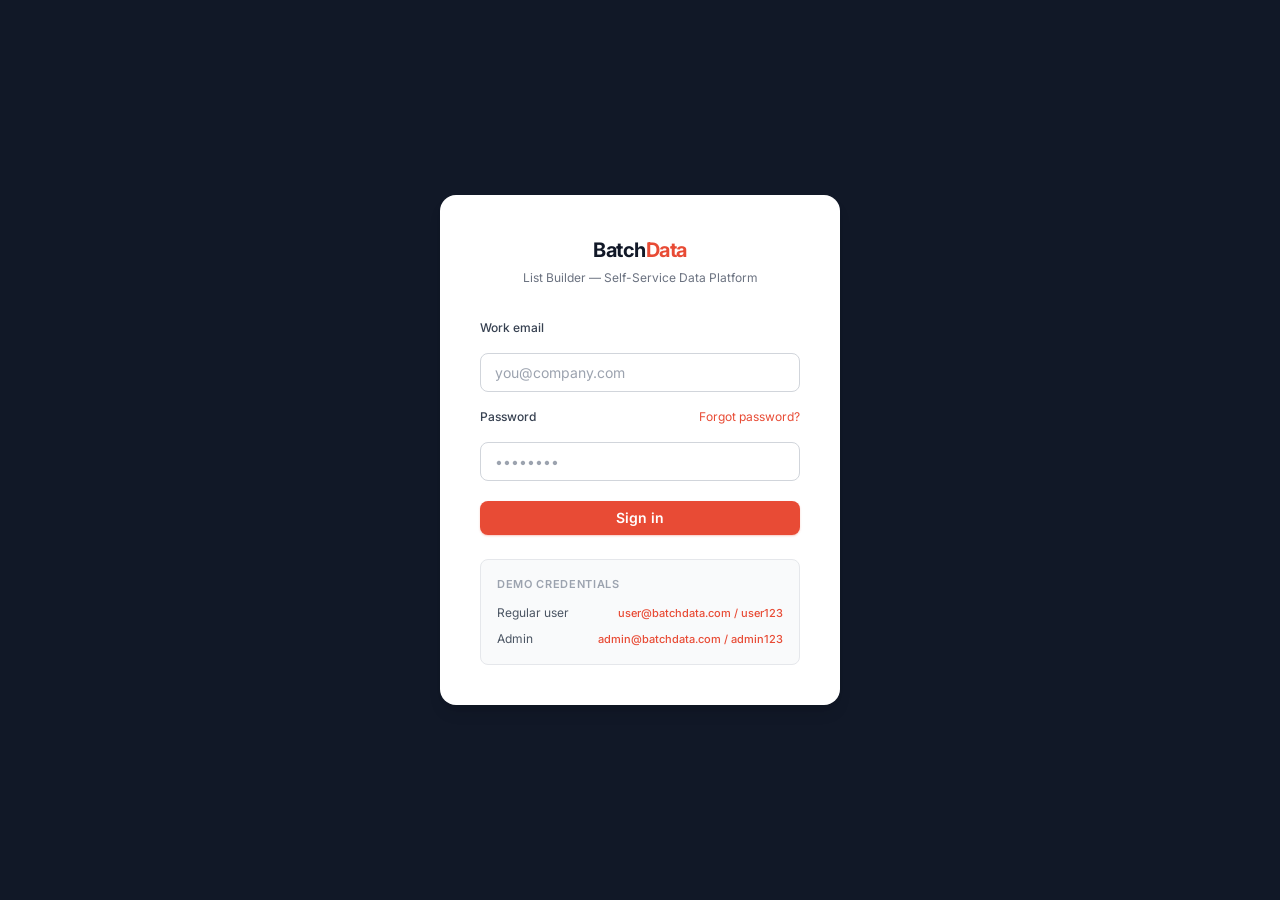
==== index.html @ 31fbce72 "Initial commit — BatchData List Builder prototype" ====
<!DOCTYPE html>
<html lang="en">
<head>
  <meta charset="UTF-8" />
  <meta name="viewport" content="width=device-width, initial-scale=1.0" />
  <title>BatchData List Builder — Step 1</title>
  <link href="https://fonts.googleapis.com/css2?family=Inter:wght@400;500;600&display=swap" rel="stylesheet" />
  <link rel="stylesheet" href="css/styles.css?v=2" />
  <script src="js/auth.js"></script>
</head>
<body>

<div class="app">

  <div class="job-status-banner"></div>

  <!-- Header -->
  <header class="app-header">
    <div class="app-header__inner">
      <!-- Stepper — DS 22 -->
      <nav class="stepper" aria-label="Progress">
        <div class="stepper-step stepper-step--active" aria-current="step">
          <span class="stepper-number">1</span>
          <span class="stepper-label">Define Your Pull</span>
        </div>
        <div class="stepper-connector" aria-hidden="true"></div>
        <div class="stepper-step stepper-step--inactive">
          <span class="stepper-number">2</span>
          <span class="stepper-label">Review &amp; Download</span>
        </div>
      </nav>

      <!-- Close overlay -->
      <a href="orders.html" class="overlay-close" aria-label="Close and return to My Lists">
        <svg width="16" height="16" viewBox="0 0 16 16" fill="none" aria-hidden="true">
          <path d="M4 4l8 8M12 4l-8 8" stroke="currentColor" stroke-width="1.75" stroke-linecap="round"/>
        </svg>
      </a>
    </div>
  </header>

  <!-- Main -->
  <main class="app-main">

    <!-- QuickList Templates — DS 23 -->
    <section class="quicklist-templates">
      <div class="section-header">
        <h2>QuickList Templates</h2>
        <p>Start with a pre-configured template</p>
      </div>

      <div class="template-card-grid">

        <button class="template-card" data-template="active-listings" type="button">
          <span class="template-card__check" aria-hidden="true">
            <svg width="12" height="12" viewBox="0 0 12 12" fill="none"><path d="M2 6.5l2.5 2.5L10 3.5" stroke="#fff" stroke-width="1.75" stroke-linecap="round" stroke-linejoin="round"/></svg>
          </span>
          <span class="template-card__title">Active Listings</span>
          <span class="template-card__desc">Properties currently on the market</span>
          <span class="template-card__meta">~3,284 records</span>
        </button>

        <button class="template-card" data-template="failed-listings" type="button">
          <span class="template-card__check" aria-hidden="true">
            <svg width="12" height="12" viewBox="0 0 12 12" fill="none"><path d="M2 6.5l2.5 2.5L10 3.5" stroke="#fff" stroke-width="1.75" stroke-linecap="round" stroke-linejoin="round"/></svg>
          </span>
          <span class="template-card__title">Failed Listings</span>
          <span class="template-card__desc">Properties that expired or were withdrawn</span>
          <span class="template-card__meta">~892 records</span>
        </button>

        <button class="template-card" data-template="absentee-owners" type="button">
          <span class="template-card__check" aria-hidden="true">
            <svg width="12" height="12" viewBox="0 0 12 12" fill="none"><path d="M2 6.5l2.5 2.5L10 3.5" stroke="#fff" stroke-width="1.75" stroke-linecap="round" stroke-linejoin="round"/></svg>
          </span>
          <span class="template-card__title">Absentee Owners</span>
          <span class="template-card__desc">Owners who don't live at the property</span>
          <span class="template-card__meta">~7,651 records</span>
        </button>

        <button class="template-card" data-template="high-equity" type="button">
          <span class="template-card__check" aria-hidden="true">
            <svg width="12" height="12" viewBox="0 0 12 12" fill="none"><path d="M2 6.5l2.5 2.5L10 3.5" stroke="#fff" stroke-width="1.75" stroke-linecap="round" stroke-linejoin="round"/></svg>
          </span>
          <span class="template-card__title">High Equity</span>
          <span class="template-card__desc">Properties with significant equity</span>
          <span class="template-card__meta">~2,134 records</span>
        </button>

      </div>
    </section>

    <!-- Filter Panel — DS 24 -->
    <section class="filter-panel">
      <div class="filter-panel__header">
        <h3>Custom Filters</h3>
        <p>Refine your list criteria</p>
      </div>

      <div class="filter-panel__body">

        <!-- Location -->
        <div class="filter-group">
          <span class="filter-label">Location</span>
          <div class="input-wrap">
            <svg class="input-icon-left" viewBox="0 0 20 20" fill="none" aria-hidden="true">
              <circle cx="9" cy="9" r="6" stroke="currentColor" stroke-width="1.5"/>
              <path d="M13.5 13.5L17 17" stroke="currentColor" stroke-width="1.5" stroke-linecap="round"/>
            </svg>
            <input
              type="text"
              class="input input-filled input-lg input-with-icon-left"
              placeholder="Enter zip code, county, state, or address..."
              autocomplete="off"
            />
          </div>
        </div>

        <!-- Property Type + Bedrooms -->
        <div class="filter-row">

          <div class="filter-group">
            <span class="filter-label">Property Type</span>
            <div class="checkbox-group">
              <label class="checkbox-item">
                <input type="checkbox" name="property-type" value="single-family" />
                Single Family
              </label>
              <label class="checkbox-item">
                <input type="checkbox" name="property-type" value="multi-family" />
                Multi-Family
              </label>
              <label class="checkbox-item">
                <input type="checkbox" name="property-type" value="condo-townhouse" />
                Condo/Townhouse
              </label>
            </div>
          </div>

          <div class="filter-group">
            <span class="filter-label">Bedrooms</span>
            <select class="input select input-filled placeholder" name="bedrooms">
              <option value="any">Any</option>
              <option value="1">1+</option>
              <option value="2">2+</option>
              <option value="3">3+</option>
              <option value="4">4+</option>
              <option value="5">5+</option>
            </select>
          </div>

        </div>

        <!-- Price Range + Minimum Equity — DS 25 -->
        <div class="filter-row">

          <div class="filter-group">
            <span class="filter-label" id="rangeLabel">Price Range: $100,000 – $500,000</span>
            <div class="range-dual">
              <div class="range-dual__track"></div>
              <div class="range-dual__fill" id="rangeFill"></div>
              <input type="range" class="range-dual__input" id="rangeMin" min="0" max="1000000" value="100000" step="10000" />
              <input type="range" class="range-dual__input" id="rangeMax" min="0" max="1000000" value="500000" step="10000" />
            </div>
          </div>

          <div class="filter-group">
            <span class="filter-label">Minimum Equity</span>
            <select class="input select input-filled placeholder" name="min-equity">
              <option value="">Select minimum</option>
              <option value="10">10%+</option>
              <option value="20">20%+</option>
              <option value="30">30%+</option>
              <option value="40">40%+</option>
              <option value="50">50%+</option>
            </select>
          </div>

        </div>

        <!-- Ownership -->
        <div class="filter-group">
          <span class="filter-label">Ownership</span>
          <div class="checkbox-group inline">
            <label class="checkbox-item">
              <input type="checkbox" name="ownership" value="owner-occupied" />
              Owner Occupied
            </label>
            <label class="checkbox-item">
              <input type="checkbox" name="ownership" value="investor-owned" />
              Investor Owned
            </label>
          </div>
        </div>

      </div>
    </section>

  </main>

  <!-- Action Bar — DS 26 -->
  <footer class="action-bar">
    <div class="action-bar__inner">
      <p class="action-bar__hint" id="bottomHint">Select location, template, or filters to get started</p>
      <button
        class="btn btn-primary btn-md"
        id="estimateBtn"
        type="button"
        disabled
        onclick="startEstimate()"
      >
        <svg id="estimateIcon" width="16" height="16" viewBox="0 0 16 16" fill="none" aria-hidden="true">
          <rect x="2" y="2" width="12" height="12" rx="2" stroke="white" stroke-width="1.5"/>
          <path d="M5 6h6M5 9h4" stroke="white" stroke-width="1.5" stroke-linecap="round"/>
        </svg>
        <svg id="estimateSpinner" width="16" height="16" viewBox="0 0 16 16" fill="none" aria-hidden="true" style="display:none; animation:spin 0.7s linear infinite;">
          <circle cx="8" cy="8" r="6" stroke="rgba(255,255,255,0.3)" stroke-width="2"/>
          <path d="M8 2a6 6 0 0 1 6 6" stroke="white" stroke-width="2" stroke-linecap="round"/>
        </svg>
        <span id="estimateLabel">Estimate Pull</span>
      </button>
    </div>
  </footer>

</div>

<style>
@keyframes spin { to { transform: rotate(360deg); } }
</style>
<script src="js/app.js"></script>
<script>
initPage();
function startEstimate() {
  const btn = document.getElementById('estimateBtn');
  btn.disabled = true;
  document.getElementById('estimateIcon').style.display    = 'none';
  document.getElementById('estimateSpinner').style.display = '';
  document.getElementById('estimateLabel').textContent     = 'Estimating…';
  setTimeout(() => { window.location.href = 'step2.html'; }, 1400);
}
</script>
</body>
</html>
---- css/styles.css ----
/* =============================================
   DESIGN TOKENS — from design-system.html
   ============================================= */
:root {
  /* Brand */
  --color-primary-50:  #FFF3F1;
  --color-primary-100: #FFE4DF;
  --color-primary-200: #FFCCC4;
  --color-primary-400: #FF7460;
  --color-primary-500: #E84B35;
  --color-primary-600: #D43B25;
  --color-primary-700: #B32D19;

  /* Neutral */
  --color-neutral-0:   #FFFFFF;
  --color-neutral-50:  #F9FAFB;
  --color-neutral-100: #F3F4F6;
  --color-neutral-200: #E5E7EB;
  --color-neutral-300: #D1D5DB;
  --color-neutral-400: #9CA3AF;
  --color-neutral-500: #6B7280;
  --color-neutral-600: #4B5563;
  --color-neutral-700: #374151;
  --color-neutral-800: #1F2937;
  --color-neutral-900: #111827;

  /* Info / Blue */
  --color-info-50:  #EFF6FF;
  --color-info-200: #BFDBFE;
  --color-info-300: #93C5FD;
  --color-info-500: #3B82F6;
  --color-info-700: #1D4ED8;

  /* Semantic */
  --color-success-50:  #ECFDF5;
  --color-success-500: #10B981;
  --color-success-700: #047857;
  --color-error-50:    #FEF2F2;
  --color-error-500:   #EF4444;
  --color-warning-50:  #FFFBEB;
  --color-warning-500: #F59E0B;

  /* Typography */
  --font-family: 'Inter', -apple-system, BlinkMacSystemFont, sans-serif;
  --font-size-xs:   11px;
  --font-size-sm:   12px;
  --font-size-base: 14px;
  --font-size-md:   15px;
  --font-size-lg:   16px;
  --font-size-xl:   18px;
  --font-size-2xl:  20px;
  --font-size-3xl:  24px;
  --font-size-4xl:  30px;

  --font-weight-regular:  400;
  --font-weight-medium:   500;
  --font-weight-semibold: 600;
  --font-weight-bold:     700;

  --line-height-tight:  1.2;
  --line-height-snug:   1.375;
  --line-height-normal: 1.5;
  --letter-spacing-tight: -0.025em;

  /* Spacing */
  --space-1:  4px;  --space-2:  8px;  --space-3:  12px;
  --space-4:  16px; --space-5:  20px; --space-6:  24px;
  --space-8:  32px; --space-10: 40px; --space-12: 48px;

  /* Radius */
  --radius-md:   6px;
  --radius-lg:   8px;
  --radius-xl:   12px;
  --radius-2xl:  16px;
  --radius-full: 9999px;

  /* Shadows */
  --shadow-xs: 0 1px 2px rgba(0,0,0,0.05);
  --shadow-sm: 0 1px 3px rgba(0,0,0,0.1), 0 1px 2px rgba(0,0,0,0.06);
  --shadow-md: 0 4px 6px -1px rgba(0,0,0,0.1), 0 2px 4px -1px rgba(0,0,0,0.06);
  --shadow-lg: 0 10px 15px -3px rgba(0,0,0,0.1), 0 4px 6px -2px rgba(0,0,0,0.05);

  --transition-base: 150ms ease;
  --z-sticky: 300;
}

/* =============================================
   RESET & BASE
   ============================================= */
*, *::before, *::after { box-sizing: border-box; margin: 0; padding: 0; }
html { scroll-behavior: smooth; }
body {
  font-family: var(--font-family);
  font-size: var(--font-size-base);
  line-height: var(--line-height-normal);
  color: var(--color-neutral-800);
  background: var(--color-neutral-50);
  min-height: 100vh;
}
button { font-family: inherit; cursor: pointer; }
a { text-decoration: none; }
svg { display: block; flex-shrink: 0; }

/* =============================================
   DS BUTTONS (from design-system section 05)
   ============================================= */
.btn {
  display: inline-flex; align-items: center; justify-content: center;
  gap: var(--space-2); font-family: var(--font-family);
  font-weight: var(--font-weight-semibold);
  border: none; cursor: pointer;
  transition: all var(--transition-base);
  white-space: nowrap; text-decoration: none; line-height: 1;
}
.btn:focus-visible { outline: 2px solid var(--color-primary-500); outline-offset: 2px; }

.btn-sm  { font-size: var(--font-size-sm);  padding: 7px 14px;  border-radius: var(--radius-md); }
.btn-md  { font-size: var(--font-size-base); padding: 10px 20px; border-radius: var(--radius-lg); }
.btn-lg  { font-size: var(--font-size-md);  padding: 13px 26px; border-radius: var(--radius-lg); }

/* Primary — orange/red */
.btn-primary {
  background: var(--color-primary-500); color: white;
  box-shadow: 0 1px 2px rgba(232,75,53,0.3);
}
.btn-primary:hover {
  background: var(--color-primary-600);
  box-shadow: 0 4px 8px rgba(232,75,53,0.3);
  transform: translateY(-1px);
}
.btn-primary:active { background: var(--color-primary-700); transform: none; }
.btn-primary:disabled { opacity: 0.45; cursor: not-allowed; pointer-events: none; transform: none; }

/* Secondary — dark */
.btn-secondary {
  background: var(--color-neutral-900); color: white;
  box-shadow: var(--shadow-xs);
}
.btn-secondary:hover { background: var(--color-neutral-700); transform: translateY(-1px); }

/* Outline */
.btn-outline {
  background: transparent; color: var(--color-neutral-700);
  border: 1.5px solid var(--color-neutral-300);
}
.btn-outline:hover { border-color: var(--color-neutral-400); background: var(--color-neutral-50); }

/* Ghost */
.btn-ghost { background: transparent; color: var(--color-neutral-700); }
.btn-ghost:hover { background: var(--color-neutral-100); }

/* =============================================
   DS FORM CONTROLS (from design-system section 06)
   ============================================= */
.form-label {
  display: block; font-size: var(--font-size-sm);
  font-weight: var(--font-weight-medium); color: var(--color-neutral-700);
  margin-bottom: var(--space-2);
}

.input-wrap { position: relative; }
.input-icon-left {
  position: absolute; left: 12px; top: 50%; transform: translateY(-50%);
  color: var(--color-neutral-400); pointer-events: none;
  width: 20px; height: 20px;
}

.input {
  width: 100%; font-family: var(--font-family);
  font-size: var(--font-size-base); color: var(--color-neutral-900);
  background: white; border: 1.5px solid var(--color-neutral-300);
  border-radius: var(--radius-lg); padding: 10px 14px;
  outline: none;
  transition: border-color var(--transition-base), box-shadow var(--transition-base);
}
.input::placeholder { color: var(--color-neutral-400); }
.input:hover  { border-color: var(--color-neutral-400); }
.input:focus  {
  border-color: var(--color-primary-500);
  box-shadow: 0 0 0 3px rgba(232,75,53,0.12);
}
.input:disabled { background: var(--color-neutral-100); color: var(--color-neutral-400); cursor: not-allowed; }

.input-with-icon-left { padding-left: 40px; }

/* Tall variant for location search */
.input-location { height: 48px; }

/* Select */
.select {
  appearance: none; -webkit-appearance: none;
  background-image: url("data:image/svg+xml,%3Csvg width='16' height='16' viewBox='0 0 16 16' fill='none' xmlns='http://www.w3.org/2000/svg'%3E%3Cpath d='M4 6l4 4 4-4' stroke='%239CA3AF' stroke-width='1.5' stroke-linecap='round' stroke-linejoin='round'/%3E%3C/svg%3E");
  background-repeat: no-repeat; background-position: right 12px center;
  padding-right: 36px; cursor: pointer;
}
.select.placeholder { color: var(--color-neutral-400); }

/* Checkboxes */
.checkbox-group { display: flex; flex-direction: column; gap: var(--space-3); }
.checkbox-group.inline { flex-direction: row; gap: var(--space-6); }

.checkbox-item {
  display: flex; align-items: center; gap: var(--space-3);
  cursor: pointer; font-size: var(--font-size-sm);
  color: var(--color-neutral-700);
}
.checkbox-item input[type="checkbox"] {
  width: 18px; height: 18px; margin-top: 0; flex-shrink: 0;
  accent-color: var(--color-primary-500); cursor: pointer;
  border-radius: var(--radius-md);
}

/* =============================================
   DS CARDS (from design-system section 07)
   ============================================= */
.card {
  background: white; border: 1px solid var(--color-neutral-200);
  border-radius: var(--radius-xl); box-shadow: var(--shadow-xs);
  overflow: hidden;
  transition: box-shadow var(--transition-base), transform var(--transition-base);
}
.card-header { padding: var(--space-5) var(--space-6); border-bottom: 1px solid var(--color-neutral-100); }
.card-body   { padding: var(--space-6); }

/* =============================================
   APP SHELL
   ============================================= */
.app {
  width: 100%;
  min-height: 100vh;
  display: flex;
  flex-direction: column;
  background: var(--color-neutral-50);
}

.job-status-banner {
  height: 1px;
  background: var(--color-neutral-900);
  border-bottom: 1px solid var(--color-neutral-800);
  flex-shrink: 0;
}

/* =============================================
   APP HEADER
   ============================================= */
.app-header {
  background: white;
  border-bottom: 1px solid var(--color-neutral-200);
  height: 64px;
  width: 100%;
  flex-shrink: 0;
  box-shadow: var(--shadow-xs);
}

.app-header__inner {
  max-width: 1099px;
  margin: 0 auto;
  padding: 0 var(--space-6);
  height: 100%;
  display: flex;
  align-items: center;
  justify-content: space-between;
}

.header-title h1 {
  font-size: var(--font-size-3xl);
  font-weight: var(--font-weight-bold);
  color: var(--color-neutral-900);
  line-height: var(--line-height-tight);
  letter-spacing: var(--letter-spacing-tight);
}

.header-title p {
  font-size: var(--font-size-base);
  color: var(--color-neutral-500);
  margin-top: var(--space-1);
}

/* =============================================
   STEPPER (DS 22)
   ============================================= */
.stepper {
  display: flex; align-items: center; gap: var(--space-3);
}

.stepper-step {
  display: flex; align-items: center; gap: var(--space-2);
  padding: var(--space-2) var(--space-4);
  border-radius: var(--radius-xl); height: 40px;
}

.stepper-step--active   { background: var(--color-primary-50); }
.stepper-step--inactive { background: var(--color-neutral-100); }

.stepper-number {
  width: 24px; height: 24px; border-radius: var(--radius-full);
  display: flex; align-items: center; justify-content: center;
  font-size: var(--font-size-base); font-weight: var(--font-weight-semibold);
  flex-shrink: 0; line-height: 1;
}

.stepper-step--active   .stepper-number { background: var(--color-primary-500); color: white; }
.stepper-step--inactive .stepper-number { background: var(--color-neutral-300); color: var(--color-neutral-600); }

.stepper-label { font-size: var(--font-size-base); font-weight: var(--font-weight-medium); white-space: nowrap; }
.stepper-step--active   .stepper-label { color: var(--color-primary-600); }
.stepper-step--inactive .stepper-label { color: var(--color-neutral-500); }

.stepper-connector { width: 32px; height: 2px; background: var(--color-neutral-300); flex-shrink: 0; }

/* =============================================
   MAIN CONTENT
   ============================================= */
.app-main {
  flex: 1;
  max-width: 1099px;
  width: 100%;
  margin: 0 auto;
  padding: var(--space-6) var(--space-6) 96px;
  display: flex;
  flex-direction: column;
  gap: var(--space-6);
}

/* =============================================
   SECTION HEADER
   ============================================= */
.section-header { margin-bottom: var(--space-4); }

.section-header h2 {
  font-size: var(--font-size-xl);
  font-weight: var(--font-weight-semibold);
  color: var(--color-neutral-900);
}

.section-header p {
  font-size: var(--font-size-sm);
  color: var(--color-neutral-500);
  margin-top: var(--space-1);
}

/* =============================================
   TEMPLATE CARDS (DS 23)
   ============================================= */
.quicklist-templates { display: flex; flex-direction: column; gap: var(--space-4); }

.template-card-grid {
  display: grid;
  grid-template-columns: repeat(4, 1fr);
  gap: var(--space-4);
}

.template-card {
  background: white;
  border: 2px solid var(--color-neutral-200);
  border-radius: var(--radius-xl);
  padding: var(--space-4);
  text-align: left; cursor: pointer;
  display: flex; flex-direction: column; gap: var(--space-2);
  position: relative;
  box-shadow: var(--shadow-xs);
  transition: border-color var(--transition-base), box-shadow var(--transition-base), transform var(--transition-base);
}

.template-card:hover {
  border-color: var(--color-primary-400);
  box-shadow: var(--shadow-md);
  transform: translateY(-2px);
}

.template-card--selected {
  background: var(--color-primary-50);
  border-color: var(--color-primary-500);
  box-shadow: 0 0 0 3px rgba(232,75,53,0.1), var(--shadow-sm);
}

.template-card__title {
  display: block;
  font-size: var(--font-size-xl);
  font-weight: var(--font-weight-semibold);
  color: var(--color-neutral-900);
  line-height: var(--line-height-snug);
}

.template-card--selected .template-card__title { color: var(--color-primary-700); }

.template-card__desc {
  display: block;
  font-size: var(--font-size-sm);
  color: var(--color-neutral-500);
  line-height: var(--line-height-normal);
}

.template-card--selected .template-card__desc { color: var(--color-primary-600); }

.template-card__meta {
  display: block;
  font-size: var(--font-size-sm);
  font-weight: var(--font-weight-medium);
  color: var(--color-neutral-400);
  margin-top: auto;
  padding-top: var(--space-2);
}

.template-card--selected .template-card__meta { color: var(--color-primary-500); }

.template-card__check {
  display: none;
  position: absolute; top: var(--space-3); right: var(--space-3);
  width: 20px; height: 20px;
  background: var(--color-primary-500);
  border-radius: var(--radius-full);
  align-items: center; justify-content: center;
}

.template-card--selected .template-card__check { display: flex; }

/* =============================================
   FILTER PANEL (DS 24)
   ============================================= */
.filter-panel {
  background: white;
  border: 1px solid var(--color-neutral-200);
  border-radius: var(--radius-xl);
  box-shadow: var(--shadow-xs);
  overflow: hidden;
}

.filter-panel__header {
  padding: var(--space-4) var(--space-5);
  border-bottom: 1px solid var(--color-neutral-100);
  background: var(--color-neutral-50);
}

.filter-panel__header h3 {
  font-size: var(--font-size-base);
  font-weight: var(--font-weight-semibold);
  color: var(--color-neutral-800);
}

.filter-panel__header p {
  font-size: var(--font-size-sm);
  color: var(--color-neutral-500);
  margin-top: 2px;
}

.filter-panel__body {
  padding: var(--space-5);
  display: flex;
  flex-direction: column;
  gap: var(--space-6);
}

.filter-group { display: flex; flex-direction: column; gap: var(--space-2); }

.filter-label {
  font-size: var(--font-size-sm);
  font-weight: var(--font-weight-medium);
  color: var(--color-neutral-700);
}

.filter-row {
  display: grid;
  grid-template-columns: 1fr 1fr;
  gap: var(--space-5);
}

/* =============================================
   DUAL RANGE SLIDER (DS 25)
   ============================================= */
.range-dual {
  position: relative; height: 8px; margin-top: var(--space-2);
}

.range-dual__track {
  position: absolute; top: 0; left: 0; right: 0;
  height: 8px; background: var(--color-neutral-200);
  border-radius: var(--radius-full); pointer-events: none;
}

.range-dual__fill {
  position: absolute; top: 0; height: 8px;
  background: var(--color-primary-500);
  border-radius: var(--radius-full); pointer-events: none;
}

.range-dual__input {
  position: absolute; top: -4px; left: 0;
  width: 100%; height: 16px;
  background: transparent; appearance: none; -webkit-appearance: none;
  pointer-events: none; margin: 0;
}

.range-dual__input::-webkit-slider-thumb {
  appearance: none; -webkit-appearance: none;
  width: 16px; height: 16px; border-radius: var(--radius-full);
  background: white; border: 2px solid var(--color-primary-500);
  box-shadow: var(--shadow-sm); cursor: pointer; pointer-events: all;
  transition: transform var(--transition-base);
}

.range-dual__input::-webkit-slider-thumb:hover { transform: scale(1.15); }

.range-dual__input::-moz-range-thumb {
  width: 16px; height: 16px; border-radius: var(--radius-full);
  background: white; border: 2px solid var(--color-primary-500);
  box-shadow: var(--shadow-sm); cursor: pointer; pointer-events: all;
}

/* =============================================
   ACTION BAR (DS 26)
   ============================================= */
.action-bar {
  position: sticky; bottom: 0;
  background: white;
  border-top: 1px solid var(--color-neutral-200);
  height: 73px;
  width: 100%;
  box-shadow: 0 -4px 12px rgba(0,0,0,0.06), 0 -1px 4px rgba(0,0,0,0.04);
  z-index: var(--z-sticky);
  flex-shrink: 0;
}

.action-bar__inner {
  max-width: 1099px;
  margin: 0 auto;
  padding: 0 var(--space-6);
  height: 100%;
  display: flex;
  align-items: center;
  justify-content: space-between;
}

.action-bar__hint {
  font-size: var(--font-size-sm);
  color: var(--color-neutral-400);
}

.action-bar__hint--ready { color: var(--color-neutral-600); }

/* =============================================
   STEP 2 MAIN
   ============================================= */
.step2-main {
  flex: 1;
  max-width: 1099px;
  width: 100%;
  margin: 0 auto;
  padding: var(--space-6);
  display: flex;
  flex-direction: column;
  gap: var(--space-6);
}

.sub-header {
  display: flex; align-items: center; justify-content: space-between; min-height: 48px;
}

.sub-header-left { display: flex; align-items: center; gap: var(--space-4); }

.sub-header-title h2 {
  font-size: var(--font-size-2xl);
  font-weight: var(--font-weight-bold);
  color: var(--color-neutral-900);
  letter-spacing: var(--letter-spacing-tight);
}

.sub-header-title p {
  font-size: var(--font-size-sm);
  color: var(--color-neutral-500);
  margin-top: 2px;
}

/* =============================================
   COUNT BAR (DS 27)
   ============================================= */
.count-bar {
  background: var(--color-primary-50);
  border: 1px solid var(--color-primary-200);
  border-radius: var(--radius-xl);
  padding: var(--space-4) var(--space-6);
  display: flex; align-items: center; justify-content: space-between;
  min-height: 74px;
}

.count-bar__stats { display: flex; align-items: center; gap: var(--space-6); }

.count-bar__stat {
  display: flex; align-items: center; gap: var(--space-2);
  font-size: var(--font-size-base);
}

.count-bar__stat svg { color: var(--color-primary-500); width: 20px; height: 20px; flex-shrink: 0; }
.count-bar__stat strong { font-weight: var(--font-weight-bold); color: var(--color-neutral-900); }
.count-bar__stat span  { color: var(--color-neutral-700); }

.count-bar__divider { width: 1px; height: 16px; background: var(--color-primary-200); flex-shrink: 0; }

/* =============================================
   DATA PREVIEW (DS 28)
   ============================================= */
.data-preview {
  background: white;
  border: 1px solid var(--color-neutral-200);
  border-radius: var(--radius-xl);
  box-shadow: var(--shadow-xs);
  overflow: hidden;
  position: relative;
}

.data-preview__header {
  border-bottom: 1px solid var(--color-neutral-100);
  padding: var(--space-5) var(--space-6);
  display: flex; align-items: center; justify-content: space-between;
  background: white;
}

.data-preview__title h3 {
  font-size: var(--font-size-lg);
  font-weight: var(--font-weight-semibold);
  color: var(--color-neutral-900);
}

.data-preview__title p {
  font-size: var(--font-size-sm);
  color: var(--color-neutral-500);
  margin-top: 2px;
}

.data-preview__count {
  display: flex; align-items: center; gap: var(--space-2);
  font-size: var(--font-size-sm);
  color: var(--color-neutral-500);
}

.data-preview__count svg { width: 14px; height: 14px; }

/* DS Table (from design-system section 14) */
.results-table-wrapper { position: relative; overflow: hidden; }

.results-table { width: 100%; border-collapse: collapse; background: white; }

.results-table thead { background: var(--color-neutral-50); }

.results-table th {
  padding: var(--space-3) var(--space-5);
  font-size: var(--font-size-xs);
  font-weight: var(--font-weight-semibold);
  color: var(--color-neutral-500);
  letter-spacing: 0.04em;
  text-transform: uppercase;
  text-align: left;
  border-bottom: 1px solid var(--color-neutral-200);
  white-space: nowrap;
}

.results-table td {
  padding: var(--space-4) var(--space-5);
  font-size: var(--font-size-sm);
  color: var(--color-neutral-700);
  border-bottom: 1px solid var(--color-neutral-100);
  vertical-align: middle;
  white-space: nowrap;
}

.results-table tbody tr { transition: background var(--transition-base); }
.results-table tbody tr:hover { background: var(--color-neutral-50); }
.results-table tbody tr:last-child td { border-bottom: none; }

.results-table td.col-address {
  font-weight: var(--font-weight-medium);
  color: var(--color-neutral-900);
}

.results-table tr.row-blurred td {
  filter: blur(5px);
  user-select: none;
  pointer-events: none;
}

/* Paywall overlay */
.paywall-overlay {
  position: absolute; bottom: 0; left: 0; right: 0; height: 300px;
  background: linear-gradient(to bottom, rgba(255,255,255,0) 0%, rgba(255,255,255,0.88) 35%, white 65%);
  display: flex; align-items: center; justify-content: center;
  padding-top: var(--space-10);
}

.paywall-modal {
  background: white;
  border: 2px solid var(--color-primary-500);
  border-radius: var(--radius-xl);
  box-shadow: var(--shadow-lg), 0 0 0 4px rgba(232,75,53,0.08);
  width: 448px; padding: var(--space-6);
  display: flex; flex-direction: column; align-items: center; text-align: center;
}

.paywall-modal__icon { color: var(--color-primary-500); margin-bottom: var(--space-3); }

.paywall-modal h4 {
  font-size: var(--font-size-xl);
  font-weight: var(--font-weight-bold);
  color: var(--color-neutral-900);
  letter-spacing: var(--letter-spacing-tight);
  margin-bottom: var(--space-2);
}

.paywall-modal p {
  font-size: var(--font-size-sm);
  color: var(--color-neutral-500);
  max-width: 360px;
  margin-bottom: var(--space-6);
  line-height: var(--line-height-normal);
}

/* =============================================
   TOP NAVIGATION
   ============================================= */
.top-nav {
  height: 56px;
  width: 100%;
  background: var(--color-neutral-900);
  flex-shrink: 0;
}

.top-nav__inner {
  max-width: 1099px;
  margin: 0 auto;
  padding: 0 var(--space-6);
  height: 100%;
  display: flex;
  align-items: center;
  justify-content: space-between;
}

.top-nav__left { display: flex; align-items: center; gap: var(--space-8); }

.top-nav__brand { display: flex; align-items: center; gap: var(--space-3); flex-shrink: 0; }

.top-nav__links { display: flex; align-items: center; gap: var(--space-1); }

.top-nav__logo {
  font-size: var(--font-size-lg);
  font-weight: var(--font-weight-bold);
  color: white;
  letter-spacing: var(--letter-spacing-tight);
}

.top-nav__logo em { font-style: normal; color: var(--color-primary-400); }

.top-nav__link {
  padding: 6px var(--space-3);
  font-size: var(--font-size-sm); font-weight: var(--font-weight-medium);
  color: var(--color-neutral-400);
  border-radius: var(--radius-md);
  transition: all var(--transition-base);
}
.top-nav__link:hover { color: white; background: rgba(255,255,255,0.08); }
.top-nav__link--active { color: white; background: rgba(255,255,255,0.12); }

.top-nav__right { display: flex; align-items: center; gap: var(--space-4); }

.top-nav__avatar {
  width: 32px; height: 32px; border-radius: var(--radius-full);
  background: var(--color-primary-500);
  display: flex; align-items: center; justify-content: center;
  font-size: var(--font-size-xs); font-weight: var(--font-weight-bold);
  color: white; flex-shrink: 0; cursor: pointer; transition: opacity 150ms ease;
}
.top-nav__avatar:hover { opacity: 0.8; }

.top-nav__user-name { font-size: var(--font-size-sm); color: var(--color-neutral-300); }

.top-nav__logout {
  font-size: var(--font-size-sm); color: var(--color-neutral-500);
  background: none; border: none; cursor: pointer; font-family: inherit;
  padding: 4px var(--space-2); border-radius: var(--radius-md);
  transition: color var(--transition-base);
}
.top-nav__logout:hover { color: var(--color-neutral-300); }

/* =============================================
   PAGE LAYOUT (screens that use top nav)
   ============================================= */
.page {
  width: 100%; min-height: 100vh;
  display: flex; flex-direction: column;
  background: var(--color-neutral-50);
}

.page-body {
  flex: 1;
  max-width: 1099px;
  width: 100%;
  margin: 0 auto;
  padding: var(--space-6);
  display: flex; flex-direction: column; gap: var(--space-6);
}

.page-header {
  display: flex; align-items: flex-start; justify-content: space-between;
}

.page-header__title {
  font-size: var(--font-size-3xl); font-weight: var(--font-weight-bold);
  color: var(--color-neutral-900); letter-spacing: var(--letter-spacing-tight);
}

.page-header__subtitle {
  font-size: var(--font-size-sm); color: var(--color-neutral-500); margin-top: var(--space-1);
}

/* =============================================
   STATUS BADGES
   ============================================= */
.badge {
  display: inline-flex; align-items: center; gap: 5px;
  font-size: var(--font-size-xs); font-weight: var(--font-weight-semibold);
  padding: 3px 9px; border-radius: var(--radius-full); white-space: nowrap;
}
.badge::before {
  content: ''; width: 6px; height: 6px; border-radius: var(--radius-full);
  background: currentColor; flex-shrink: 0;
}
.badge--ready    { background: var(--color-success-50);  color: #047857; }
.badge--processing { background: #FFFBEB; color: #92400E; }
.badge--failed   { background: var(--color-error-50);   color: #991B1B; }
.badge--pending  { background: var(--color-neutral-100); color: var(--color-neutral-600); }
.badge--invited  { background: var(--color-info-50);    color: #1D4ED8; }
.badge--revoked  { background: var(--color-neutral-100); color: var(--color-neutral-400); }

/* =============================================
   JOB STATUS BANNER — ACTIVE STATE (S-04)
   ============================================= */
.job-status-banner {
  display: none; flex-shrink: 0;
}
.job-status-banner--processing,
.job-status-banner--ready,
.job-status-banner--failed { display: block; }

.job-status-banner--processing { background: #FFFBEB; border-bottom: 1px solid #FDE68A; }
.job-status-banner--ready      { background: var(--color-success-50); border-bottom: 1px solid #A7F3D0; }
.job-status-banner--failed     { background: var(--color-error-50); border-bottom: 1px solid #FECACA; }

.job-banner__inner {
  max-width: 1099px; margin: 0 auto;
  padding: 10px var(--space-6);
  display: flex; align-items: center; justify-content: space-between;
  gap: var(--space-4);
}

.job-banner__left  { display: flex; align-items: center; gap: var(--space-3); }
.job-banner__right { display: flex; align-items: center; gap: var(--space-3); }

.job-banner__icon { width: 18px; height: 18px; flex-shrink: 0; }

.job-banner__text { font-size: var(--font-size-sm); color: var(--color-neutral-700); }
.job-banner__text strong { font-weight: var(--font-weight-semibold); color: var(--color-neutral-900); }

.job-banner__dismiss {
  background: none; border: none; cursor: pointer; font-family: inherit;
  font-size: var(--font-size-xs); color: var(--color-neutral-400);
  padding: 2px 4px; border-radius: var(--radius-md);
  transition: color var(--transition-base);
}
.job-banner__dismiss:hover { color: var(--color-neutral-600); }

/* =============================================
   SUPPRESSION DRAWER (S-07)
   ============================================= */
.drawer-backdrop {
  position: fixed; inset: 0; background: rgba(0,0,0,0.3); z-index: 400;
  opacity: 0; visibility: hidden;
  transition: opacity 200ms ease, visibility 200ms ease;
}
.drawer-backdrop--open { opacity: 1; visibility: visible; }

.drawer {
  position: fixed; top: 0; right: 0; bottom: 0; width: 440px;
  background: white; box-shadow: -4px 0 32px rgba(0,0,0,0.14);
  z-index: 401; display: flex; flex-direction: column;
  transform: translateX(100%);
  transition: transform 250ms cubic-bezier(0.4, 0, 0.2, 1);
}
.drawer--open { transform: translateX(0); }

.drawer__header {
  padding: var(--space-5) var(--space-6);
  border-bottom: 1px solid var(--color-neutral-100);
  display: flex; align-items: center; justify-content: space-between;
  flex-shrink: 0;
}
.drawer__title { font-size: var(--font-size-lg); font-weight: var(--font-weight-semibold); color: var(--color-neutral-900); }
.drawer__close {
  width: 32px; height: 32px; display: flex; align-items: center; justify-content: center;
  background: none; border: none; cursor: pointer; color: var(--color-neutral-400);
  border-radius: var(--radius-md); transition: background var(--transition-base), color var(--transition-base);
}
.drawer__close:hover { background: var(--color-neutral-100); color: var(--color-neutral-700); }

.drawer__tabs {
  display: flex; border-bottom: 1px solid var(--color-neutral-200);
  padding: 0 var(--space-6); flex-shrink: 0;
}
.drawer__tab {
  padding: var(--space-3) var(--space-4);
  font-size: var(--font-size-sm); font-weight: var(--font-weight-medium);
  color: var(--color-neutral-500); background: none; border: none; cursor: pointer;
  border-bottom: 2px solid transparent; margin-bottom: -1px;
  font-family: inherit; transition: all var(--transition-base);
}
.drawer__tab:hover { color: var(--color-neutral-800); }
.drawer__tab--active { color: var(--color-primary-600); border-bottom-color: var(--color-primary-500); }

.drawer__body { flex: 1; overflow-y: auto; padding: var(--space-5) var(--space-6); display: flex; flex-direction: column; gap: var(--space-4); }

.drawer__footer {
  padding: var(--space-4) var(--space-6);
  border-top: 1px solid var(--color-neutral-100);
  display: flex; align-items: center; justify-content: space-between;
  flex-shrink: 0; background: white;
}
.drawer__footer-hint { font-size: var(--font-size-sm); color: var(--color-neutral-500); }
.suppression-count { font-weight: var(--font-weight-semibold); color: var(--color-primary-600); }

/* Tab panels */
.tab-panel { display: none; }
.tab-panel--active { display: block; }

/* Suppression order list */
.suppress-order-list { display: flex; flex-direction: column; gap: var(--space-2); }
.suppress-order-item {
  display: flex; align-items: center; gap: var(--space-3);
  padding: var(--space-3) var(--space-4);
  border: 1.5px solid var(--color-neutral-200);
  border-radius: var(--radius-lg); cursor: pointer;
  transition: border-color var(--transition-base), background var(--transition-base);
}
.suppress-order-item:hover { border-color: var(--color-primary-300); background: var(--color-primary-50); }
.suppress-order-item--selected { border-color: var(--color-primary-500); background: var(--color-primary-50); }
.suppress-order-item input[type="checkbox"] { accent-color: var(--color-primary-500); width: 16px; height: 16px; flex-shrink: 0; }
.suppress-order-info { flex: 1; }
.suppress-order-name { font-size: var(--font-size-sm); font-weight: var(--font-weight-medium); color: var(--color-neutral-900); }
.suppress-order-meta { font-size: var(--font-size-xs); color: var(--color-neutral-400); margin-top: 1px; }

/* File upload */
.file-upload {
  border: 2px dashed var(--color-neutral-300); border-radius: var(--radius-xl);
  padding: var(--space-8) var(--space-6); text-align: center; cursor: pointer;
  transition: border-color var(--transition-base), background var(--transition-base);
}
.file-upload:hover { border-color: var(--color-primary-400); background: var(--color-primary-50); }
.file-upload__icon { color: var(--color-neutral-400); margin: 0 auto var(--space-3); width: 36px; height: 36px; }
.file-upload__label { font-size: var(--font-size-sm); font-weight: var(--font-weight-medium); color: var(--color-neutral-700); }
.file-upload__label span { color: var(--color-primary-500); }
.file-upload__hint { font-size: var(--font-size-xs); color: var(--color-neutral-400); margin-top: var(--space-1); }

/* Suppression active pill on button */
.suppress-btn-wrap { position: relative; display: inline-flex; }
.suppress-active-dot {
  position: absolute; top: -4px; right: -4px;
  width: 10px; height: 10px; border-radius: var(--radius-full);
  background: var(--color-primary-500); border: 2px solid white;
  display: none;
}
.suppress-active-dot--visible { display: block; }

/* =============================================
   MODAL (S-08, S-11, S-12)
   ============================================= */
.modal-backdrop {
  position: fixed; inset: 0; background: rgba(0,0,0,0.4); z-index: 500;
  display: flex; align-items: center; justify-content: center;
  opacity: 0; visibility: hidden;
  transition: opacity 200ms ease, visibility 200ms ease;
}
.modal-backdrop--open { opacity: 1; visibility: visible; }

.modal {
  background: white; border-radius: var(--radius-xl); box-shadow: var(--shadow-lg);
  width: 480px; max-width: calc(100vw - 48px); display: flex; flex-direction: column;
}
.modal--sm { width: 400px; }

.modal__header {
  padding: var(--space-5) var(--space-6);
  border-bottom: 1px solid var(--color-neutral-100);
  display: flex; align-items: flex-start; justify-content: space-between; gap: var(--space-4);
}
.modal__title { font-size: var(--font-size-lg); font-weight: var(--font-weight-semibold); color: var(--color-neutral-900); }
.modal__subtitle { font-size: var(--font-size-sm); color: var(--color-neutral-500); margin-top: 2px; }
.modal__close {
  width: 32px; height: 32px; display: flex; align-items: center; justify-content: center;
  background: none; border: none; cursor: pointer; color: var(--color-neutral-400);
  border-radius: var(--radius-md); flex-shrink: 0;
  transition: background var(--transition-base), color var(--transition-base);
}
.modal__close:hover { background: var(--color-neutral-100); color: var(--color-neutral-700); }

.modal__body { padding: var(--space-6); display: flex; flex-direction: column; gap: var(--space-4); }
.modal__body--danger { background: var(--color-neutral-50); }

.modal__footer {
  padding: var(--space-4) var(--space-6);
  border-top: 1px solid var(--color-neutral-100);
  display: flex; align-items: center; justify-content: flex-end; gap: var(--space-3);
}

/* Danger button */
.btn-danger {
  background: var(--color-error-500); color: white;
}
.btn-danger:hover { background: #DC2626; transform: translateY(-1px); }

/* =============================================
   ALERTS / INLINE FEEDBACK
   ============================================= */
.alert {
  display: flex; align-items: flex-start; gap: var(--space-3);
  padding: var(--space-3) var(--space-4); border-radius: var(--radius-lg);
  font-size: var(--font-size-sm);
}
.alert__icon { width: 18px; height: 18px; flex-shrink: 0; margin-top: 1px; }
.alert--success { background: var(--color-success-50); border: 1px solid #A7F3D0; color: #047857; }
.alert--error   { background: var(--color-error-50);   border: 1px solid #FECACA; color: #991B1B; }
.alert--warning { background: #FFFBEB;                  border: 1px solid #FDE68A; color: #92400E; }
.alert--info    { background: var(--color-info-50);    border: 1px solid var(--color-info-200); color: var(--color-info-700); }

/* =============================================
   EMPTY STATE
   ============================================= */
.empty-state {
  display: flex; flex-direction: column; align-items: center; text-align: center;
  padding: var(--space-12) var(--space-6);
}
.empty-state__icon { width: 56px; height: 56px; color: var(--color-neutral-300); margin-bottom: var(--space-4); }
.empty-state__title {
  font-size: var(--font-size-xl); font-weight: var(--font-weight-semibold);
  color: var(--color-neutral-700); margin-bottom: var(--space-2);
}
.empty-state__text {
  font-size: var(--font-size-sm); color: var(--color-neutral-500);
  max-width: 360px; line-height: var(--line-height-normal); margin-bottom: var(--space-6);
}

/* =============================================
   BACK LINK
   ============================================= */
.back-link {
  display: inline-flex; align-items: center; gap: var(--space-2);
  font-size: var(--font-size-sm); font-weight: var(--font-weight-medium);
  color: var(--color-neutral-500); transition: color var(--transition-base);
}
.back-link:hover { color: var(--color-neutral-800); }

/* =============================================
   LOGIN PAGE
   ============================================= */
.login-page {
  min-height: 100vh; background: var(--color-neutral-900);
  display: flex; align-items: center; justify-content: center;
  padding: var(--space-6);
}

.login-card {
  background: white; border-radius: var(--radius-2xl);
  padding: var(--space-10); width: 400px;
  max-width: 100%; box-shadow: var(--shadow-lg);
}

.login-brand { text-align: center; margin-bottom: var(--space-8); }
.login-brand__logo {
  font-size: var(--font-size-2xl); font-weight: var(--font-weight-bold);
  color: var(--color-neutral-900); letter-spacing: var(--letter-spacing-tight);
}
.login-brand__logo em { font-style: normal; color: var(--color-primary-500); }
.login-brand__tagline { font-size: var(--font-size-sm); color: var(--color-neutral-500); margin-top: var(--space-1); }

.login-form { display: flex; flex-direction: column; gap: var(--space-4); }
.login-form__group { display: flex; flex-direction: column; gap: var(--space-2); }

.login-footer {
  text-align: center; margin-top: var(--space-4);
  font-size: var(--font-size-xs); color: var(--color-neutral-400);
}
.login-footer a { color: var(--color-primary-500); }

/* =============================================
   ORDERS TABLE (S-05)
   ============================================= */
.orders-wrap {
  background: white; border: 1px solid var(--color-neutral-200);
  border-radius: var(--radius-xl); box-shadow: var(--shadow-xs); overflow: hidden;
}

.orders-table { width: 100%; border-collapse: collapse; table-layout: fixed; }

.orders-table th {
  padding: var(--space-3) var(--space-5);
  font-size: var(--font-size-xs); font-weight: var(--font-weight-semibold);
  color: var(--color-neutral-500); letter-spacing: 0.04em; text-transform: uppercase;
  text-align: left; background: var(--color-neutral-50);
  border-bottom: 1px solid var(--color-neutral-200); white-space: nowrap;
}

.orders-table td {
  padding: var(--space-4) var(--space-5);
  font-size: var(--font-size-sm); color: var(--color-neutral-700);
  border-bottom: 1px solid var(--color-neutral-100); vertical-align: middle;
}
.orders-table tbody tr:last-child td { border-bottom: none; }
.orders-table tbody tr { transition: background var(--transition-base); }
.orders-table tbody tr:hover { background: var(--color-neutral-50); }

.order-name { font-weight: var(--font-weight-medium); color: var(--color-neutral-900); overflow: hidden; text-overflow: ellipsis; white-space: nowrap; }
.order-meta { font-size: var(--font-size-xs); color: var(--color-neutral-400); margin-top: 2px; overflow: hidden; text-overflow: ellipsis; white-space: nowrap; }

.order-tag {
  display: inline-block; padding: 2px 8px;
  font-size: var(--font-size-xs); font-weight: var(--font-weight-medium);
  background: var(--color-neutral-100); color: var(--color-neutral-600);
  border-radius: var(--radius-full);
}

.order-actions { display: flex; align-items: center; gap: var(--space-2); white-space: nowrap; }

/* =============================================
   ORDER DETAIL (S-06)
   ============================================= */
.detail-stats {
  display: grid; grid-template-columns: repeat(4, 1fr); gap: var(--space-4);
}

.stat-card {
  background: white; border: 1px solid var(--color-neutral-200);
  border-radius: var(--radius-lg); padding: var(--space-4) var(--space-5);
  box-shadow: var(--shadow-xs);
}
.stat-card__label {
  font-size: var(--font-size-xs); font-weight: var(--font-weight-semibold);
  text-transform: uppercase; letter-spacing: 0.06em; color: var(--color-neutral-400);
  margin-bottom: var(--space-2);
}
.stat-card__value {
  font-size: var(--font-size-2xl); font-weight: var(--font-weight-bold);
  color: var(--color-neutral-900); letter-spacing: var(--letter-spacing-tight);
}
.stat-card__sub { font-size: var(--font-size-xs); color: var(--color-neutral-500); margin-top: 2px; }

.detail-section {
  background: white; border: 1px solid var(--color-neutral-200);
  border-radius: var(--radius-xl); box-shadow: var(--shadow-xs); overflow: hidden;
}
.detail-section__header {
  padding: var(--space-4) var(--space-6); border-bottom: 1px solid var(--color-neutral-100);
  background: var(--color-neutral-50);
}
.detail-section__title { font-size: var(--font-size-base); font-weight: var(--font-weight-semibold); color: var(--color-neutral-800); }

.criteria-list { display: flex; flex-direction: column; }
.criteria-row {
  display: flex; align-items: center; gap: var(--space-4);
  padding: var(--space-3) var(--space-6);
  border-bottom: 1px solid var(--color-neutral-100);
}
.criteria-row:last-child { border-bottom: none; }
.criteria-row__key {
  width: 160px; flex-shrink: 0;
  font-size: var(--font-size-xs); font-weight: var(--font-weight-semibold);
  text-transform: uppercase; letter-spacing: 0.04em; color: var(--color-neutral-400);
}
.criteria-row__val { font-size: var(--font-size-sm); color: var(--color-neutral-800); font-weight: var(--font-weight-medium); }

/* =============================================
   SETTINGS PAGES (S-09, S-10)
   ============================================= */
.settings-grid {
  display: grid; grid-template-columns: 220px 1fr; gap: var(--space-6); align-items: start;
}

.settings-nav { display: flex; flex-direction: column; gap: var(--space-1); }
.settings-nav__link {
  display: block; padding: var(--space-2) var(--space-3);
  font-size: var(--font-size-sm); font-weight: var(--font-weight-medium);
  color: var(--color-neutral-500); border-radius: var(--radius-md);
  transition: all var(--transition-base);
}
.settings-nav__link:hover { color: var(--color-neutral-800); background: var(--color-neutral-100); }
.settings-nav__link--active { color: var(--color-neutral-900); background: var(--color-neutral-100); font-weight: var(--font-weight-semibold); }

.settings-section {
  background: white; border: 1px solid var(--color-neutral-200);
  border-radius: var(--radius-xl); box-shadow: var(--shadow-xs); overflow: hidden;
}
.settings-section + .settings-section { margin-top: var(--space-4); }
.settings-section__header {
  padding: var(--space-4) var(--space-6); border-bottom: 1px solid var(--color-neutral-100);
  background: var(--color-neutral-50);
}
.settings-section__title { font-size: var(--font-size-base); font-weight: var(--font-weight-semibold); color: var(--color-neutral-800); }
.settings-section__desc { font-size: var(--font-size-sm); color: var(--color-neutral-500); margin-top: 2px; }
.settings-section__body { padding: var(--space-6); display: flex; flex-direction: column; gap: var(--space-5); }

.token-row { display: flex; gap: var(--space-3); }
.token-row .input { flex: 1; font-family: 'Courier New', monospace; font-size: var(--font-size-sm); letter-spacing: 0.02em; }

.token-status { display: flex; align-items: center; gap: var(--space-2); font-size: var(--font-size-sm); }
.token-status--valid { color: var(--color-success-700); font-weight: var(--font-weight-medium); }
.token-status--invalid { color: #991B1B; }

.datasets-table { width: 100%; border-collapse: collapse; }
.datasets-table th {
  font-size: var(--font-size-xs); font-weight: var(--font-weight-semibold); text-transform: uppercase;
  letter-spacing: 0.04em; color: var(--color-neutral-400); text-align: left;
  padding: var(--space-2) var(--space-3); border-bottom: 1px solid var(--color-neutral-200);
}
.datasets-table td {
  font-size: var(--font-size-sm); color: var(--color-neutral-700);
  padding: var(--space-3); border-bottom: 1px solid var(--color-neutral-100);
}
.datasets-table tbody tr:last-child td { border-bottom: none; }
.datasets-table .col-price { font-weight: var(--font-weight-semibold); color: var(--color-neutral-900); }

/* =============================================
   USERS TABLE (S-10)
   ============================================= */
.users-section {
  background: white; border: 1px solid var(--color-neutral-200);
  border-radius: var(--radius-xl); box-shadow: var(--shadow-xs); overflow: hidden;
}
.users-section__header {
  padding: var(--space-4) var(--space-6); border-bottom: 1px solid var(--color-neutral-100);
  display: flex; align-items: center; justify-content: space-between;
}
.users-section__title { font-size: var(--font-size-base); font-weight: var(--font-weight-semibold); color: var(--color-neutral-800); }

.users-tabs {
  display: flex; padding: 0 var(--space-6);
  border-bottom: 1px solid var(--color-neutral-200); gap: 0;
}
.users-tab {
  padding: var(--space-3) var(--space-4);
  font-size: var(--font-size-sm); font-weight: var(--font-weight-medium);
  color: var(--color-neutral-500); background: none; border: none;
  border-bottom: 2px solid transparent; margin-bottom: -1px; cursor: pointer;
  font-family: inherit; transition: all var(--transition-base);
}
.users-tab:hover { color: var(--color-neutral-800); }
.users-tab--active { color: var(--color-neutral-900); border-bottom-color: var(--color-neutral-900); font-weight: var(--font-weight-semibold); }

.users-table { width: 100%; border-collapse: collapse; }
.users-table th {
  padding: var(--space-3) var(--space-5);
  font-size: var(--font-size-xs); font-weight: var(--font-weight-semibold);
  color: var(--color-neutral-500); text-transform: uppercase; letter-spacing: 0.04em;
  text-align: left; background: var(--color-neutral-50);
  border-bottom: 1px solid var(--color-neutral-200);
}
.users-table td {
  padding: var(--space-4) var(--space-5);
  font-size: var(--font-size-sm); color: var(--color-neutral-700);
  border-bottom: 1px solid var(--color-neutral-100); vertical-align: middle;
}
.users-table tbody tr:last-child td { border-bottom: none; }
.users-table tbody tr { transition: background var(--transition-base); }
.users-table tbody tr:hover { background: var(--color-neutral-50); }

.user-cell { display: flex; align-items: center; gap: var(--space-3); }
.user-avatar {
  width: 34px; height: 34px; border-radius: var(--radius-full);
  display: flex; align-items: center; justify-content: center;
  font-size: var(--font-size-xs); font-weight: var(--font-weight-bold);
  color: white; flex-shrink: 0;
}
.ua--red    { background: var(--color-primary-500); }
.ua--blue   { background: var(--color-info-500); }
.ua--green  { background: var(--color-success-500); }
.ua--purple { background: #8B5CF6; }
.ua--gray   { background: var(--color-neutral-400); }

.user-name  { font-weight: var(--font-weight-medium); color: var(--color-neutral-900); }
.user-email { font-size: var(--font-size-xs); color: var(--color-neutral-400); margin-top: 1px; }

/* =============================================
   LIST BUILDER OVERLAY — close button
   ============================================= */
.overlay-close {
  width: 36px; height: 36px; display: flex; align-items: center; justify-content: center;
  background: var(--color-neutral-100); border: none; cursor: pointer;
  border-radius: var(--radius-full); color: var(--color-neutral-500);
  flex-shrink: 0;
  transition: background var(--transition-base), color var(--transition-base);
}
.overlay-close:hover { background: var(--color-neutral-200); color: var(--color-neutral-800); }
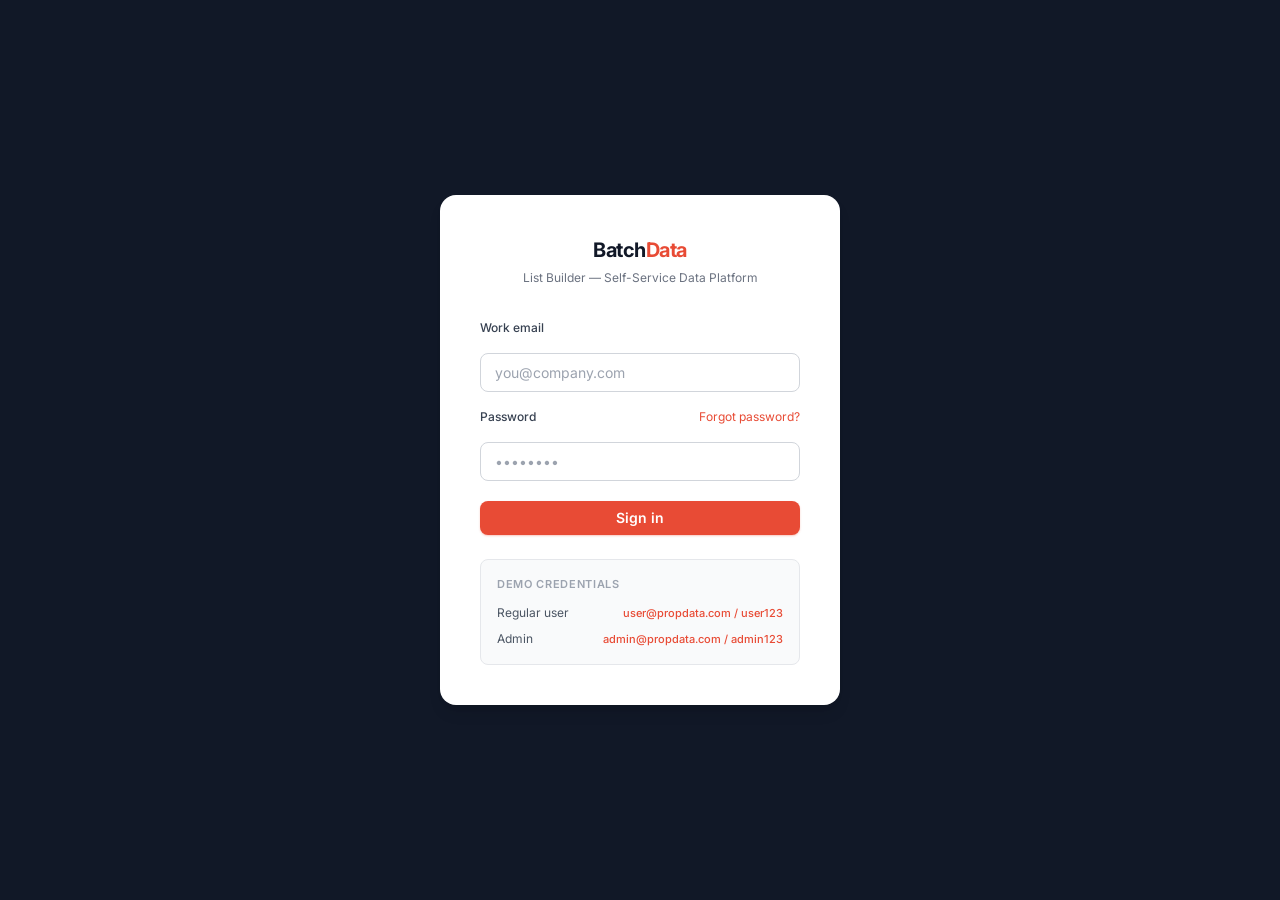
==== commit ee5ca70d: "rename BatchData to PropData" ====
--- a/index.html
+++ b/index.html
@@ -3,7 +3,7 @@
 <head>
   <meta charset="UTF-8" />
   <meta name="viewport" content="width=device-width, initial-scale=1.0" />
-  <title>BatchData List Builder — Step 1</title>
+  <title>PropData List Builder — Step 1</title>
   <link href="https://fonts.googleapis.com/css2?family=Inter:wght@400;500;600&display=swap" rel="stylesheet" />
   <link rel="stylesheet" href="css/styles.css?v=2" />
   <script src="js/auth.js"></script>
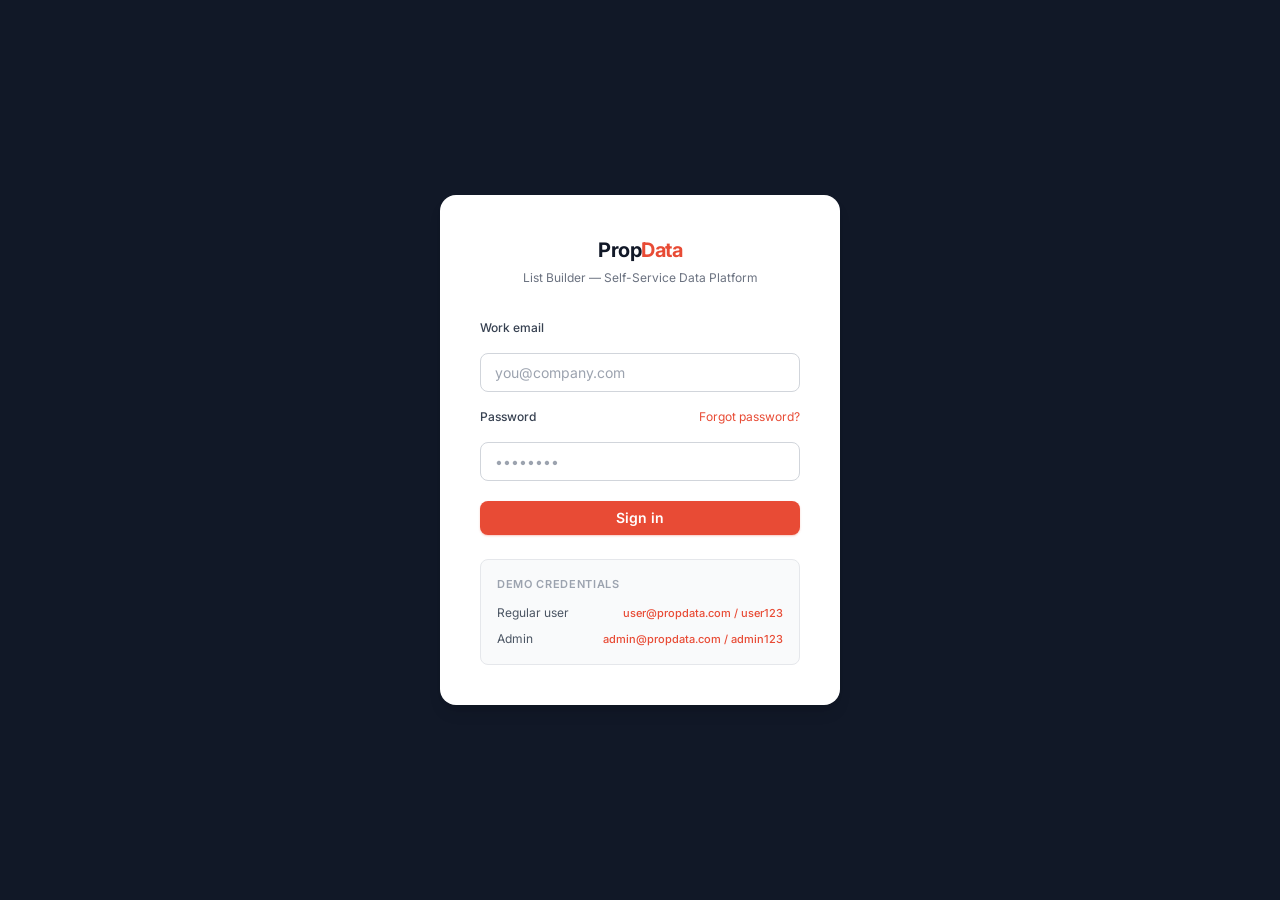
==== commit 241478aa: "Restructure settings and nav: profile sub-pages, corporate settings hub, API settings merged - Profi" ====
--- a/index.html
+++ b/index.html
@@ -17,18 +17,15 @@
   <!-- Header -->
   <header class="app-header">
     <div class="app-header__inner">
-      <!-- Stepper — DS 22 -->
-      <nav class="stepper" aria-label="Progress">
-        <div class="stepper-step stepper-step--active" aria-current="step">
-          <span class="stepper-number">1</span>
-          <span class="stepper-label">Define Your Pull</span>
-        </div>
-        <div class="stepper-connector" aria-hidden="true"></div>
-        <div class="stepper-step stepper-step--inactive">
-          <span class="stepper-number">2</span>
-          <span class="stepper-label">Review &amp; Download</span>
-        </div>
-      </nav>
+      <div style="display:flex; align-items:center; gap:var(--space-4);">
+        <a href="orders.html" class="btn btn-outline btn-sm">
+          <svg width="16" height="16" viewBox="0 0 16 16" fill="none" aria-hidden="true">
+            <path d="M10 12L6 8l4-4" stroke="currentColor" stroke-width="1.5" stroke-linecap="round" stroke-linejoin="round"/>
+          </svg>
+          Back
+        </a>
+        <h1 style="font-size:var(--font-size-2xl); font-weight:var(--font-weight-semibold); color:var(--color-neutral-900);">Define Your Pull</h1>
+      </div>
 
       <!-- Close overlay -->
       <a href="orders.html" class="overlay-close" aria-label="Close and return to My Lists">
@@ -91,12 +88,11 @@
     </section>
 
     <!-- Filter Panel — DS 24 -->
+    <div class="section-header">
+      <h2>Custom Filters</h2>
+      <p>Refine your list criteria</p>
+    </div>
     <section class="filter-panel">
-      <div class="filter-panel__header">
-        <h3>Custom Filters</h3>
-        <p>Refine your list criteria</p>
-      </div>
-
       <div class="filter-panel__body">
 
         <!-- Location -->
--- a/css/styles.css
+++ b/css/styles.css
@@ -325,16 +325,16 @@
 /* =============================================
    SECTION HEADER
    ============================================= */
-.section-header { margin-bottom: var(--space-4); }
+.section-header { margin-top: 8px; margin-bottom: 0; }
 
 .section-header h2 {
-  font-size: var(--font-size-xl);
+  font-size: var(--font-size-base);
   font-weight: var(--font-weight-semibold);
   color: var(--color-neutral-900);
 }
 
 .section-header p {
-  font-size: var(--font-size-sm);
+  font-size: var(--font-size-xs);
   color: var(--color-neutral-500);
   margin-top: var(--space-1);
 }
@@ -399,7 +399,7 @@
   font-weight: var(--font-weight-medium);
   color: var(--color-neutral-400);
   margin-top: auto;
-  padding-top: var(--space-2);
+  padding-top: 0;
 }
 
 .template-card--selected .template-card__meta { color: var(--color-primary-500); }
@@ -751,7 +751,7 @@
 .top-nav__link {
   padding: 6px var(--space-3);
   font-size: var(--font-size-sm); font-weight: var(--font-weight-medium);
-  color: var(--color-neutral-400);
+  color: var(--color-neutral-300);
   border-radius: var(--radius-md);
   transition: all var(--transition-base);
 }
@@ -769,11 +769,12 @@
 }
 .top-nav__avatar:hover { opacity: 0.8; }
 
-.top-nav__user-name { font-size: var(--font-size-sm); color: var(--color-neutral-300); }
+.top-nav__user-name { font-size: var(--font-size-sm); color: var(--color-neutral-400); }
 
 .top-nav__logout {
   font-size: var(--font-size-sm); color: var(--color-neutral-500);
   background: none; border: none; cursor: pointer; font-family: inherit;
+  display: inline-flex; align-items: center; gap: 6px;
   padding: 4px var(--space-2); border-radius: var(--radius-md);
   transition: color var(--transition-base);
 }
